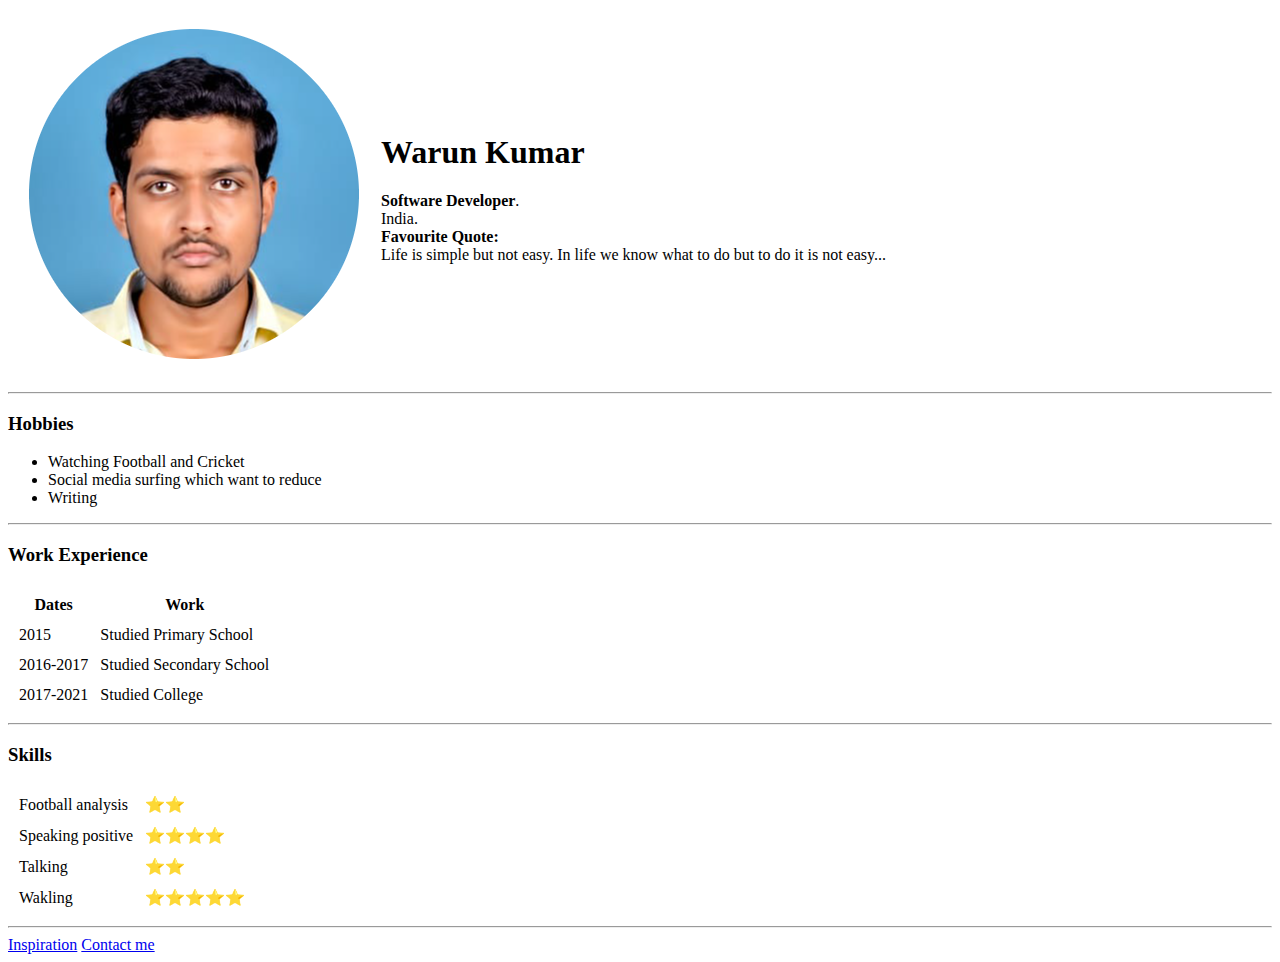
==== index.html @ 8d2fc67a "Add initial CV files" ====
<!DOCTYPE html>
<html lang="en" dir="ltr">

<head>
  <meta charset="utf-8">
  <title>Warun's Site</title>
</head>

<body>
  <table cellspacing='20'>
    <tr>
      <td>
        <img src="warun-modified.png" alt="Photo personal" />
      </td>
      <td>
        <h1>Warun Kumar</h1>
        <p>
          <strong>Software Developer</strong>.<br />
             India.
          <br />
          <a><strong>Favourite Quote:</strong></a><br />
          Life is simple but not easy. In life we know what to do but to do it is not easy...
        </p>
      </td>
    </tr>
  </table>


  <hr>
  <h3>Hobbies</h3>
  <ul>
    <li>Watching Football and Cricket</li>
    <li>Social media surfing which want to reduce</li>
    <li>Writing</li>
  </ul>
  <hr >
  <h3>Work Experience</h3>
  <table cellspacing='10'>
    <thead <tr>
      <th>Dates</th>
      <th>Work</th>
      </tr>
    </thead>
    <tbody>
      <tr>
        <td>2015</td>
        <td>Studied Primary School
        </td>
      </tr>
      <tr>
        <td>2016-2017</td>
        <td>Studied Secondary School</td>
      </tr>
      <tr>
        <td>2017-2021</td>
        <td>Studied College</td>
      </tr>
    </tbody>


  </table>
  <hr/>
  <h3>Skills</h3>

  <table cellspacing='10'>
    <tr>
      <td>Football analysis </td>
      <td>⭐⭐ </td>
    </tr>
    <tr>
      <td>Speaking positive</td>
      <td> ⭐⭐⭐⭐</td>
    </tr>
    <tr>
      <td>Talking</td>
      <td> ⭐⭐</td>
    </tr>
    <tr>
      <td>Wakling</td>
      <td> ⭐⭐⭐⭐⭐</td>
    </tr>
  </table>
  <hr />

  <a href="inspiration.html">Inspiration</a>
  <a href="contact.html">Contact me</a>
</body>

</html>
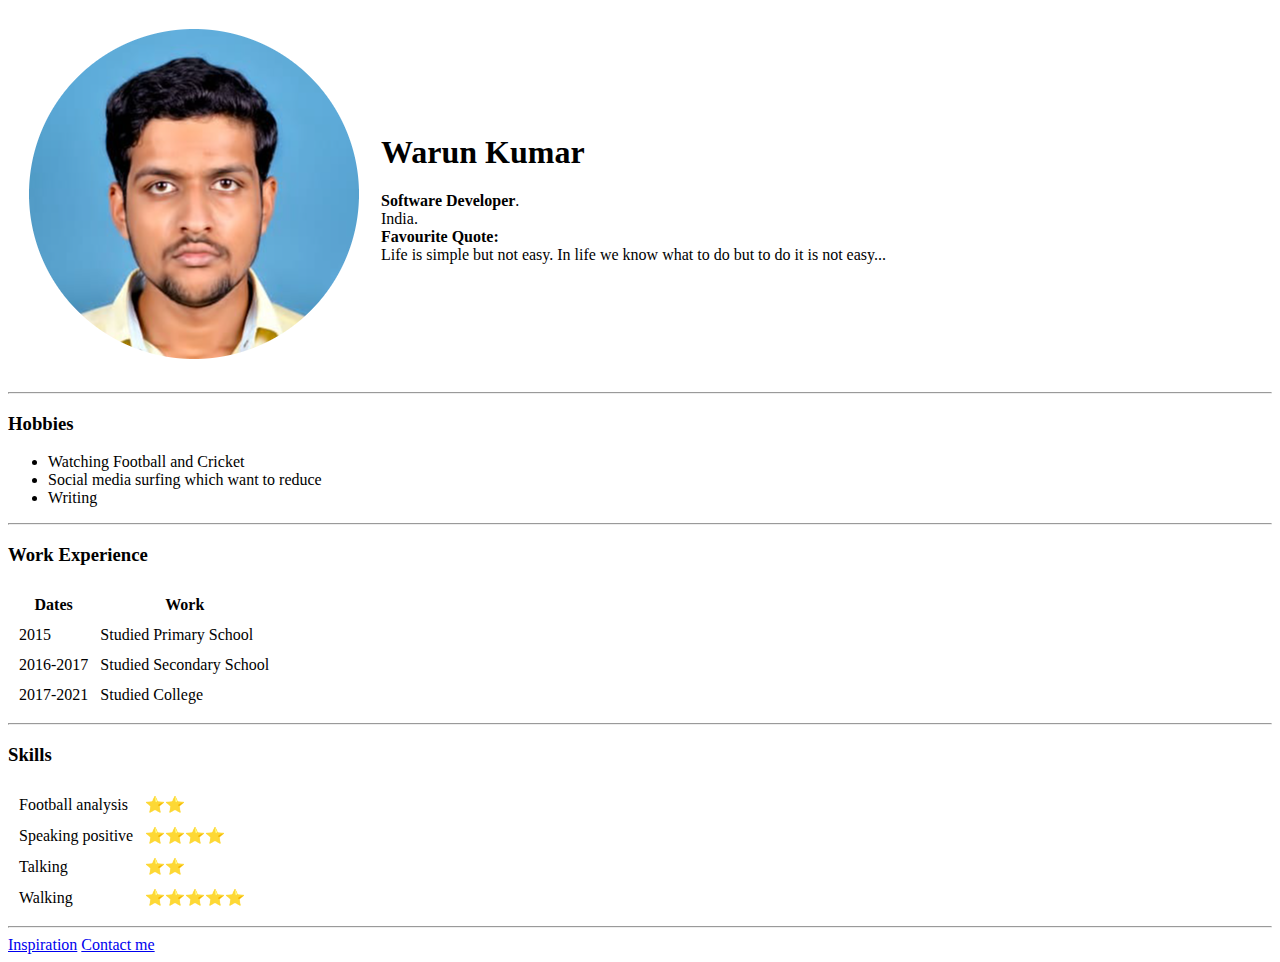
==== commit eb1c8492: "update walking correctly" ====
--- a/index.html
+++ b/index.html
@@ -76,7 +76,7 @@
       <td> ⭐⭐</td>
     </tr>
     <tr>
-      <td>Wakling</td>
+      <td>Walking</td>
       <td> ⭐⭐⭐⭐⭐</td>
     </tr>
   </table>
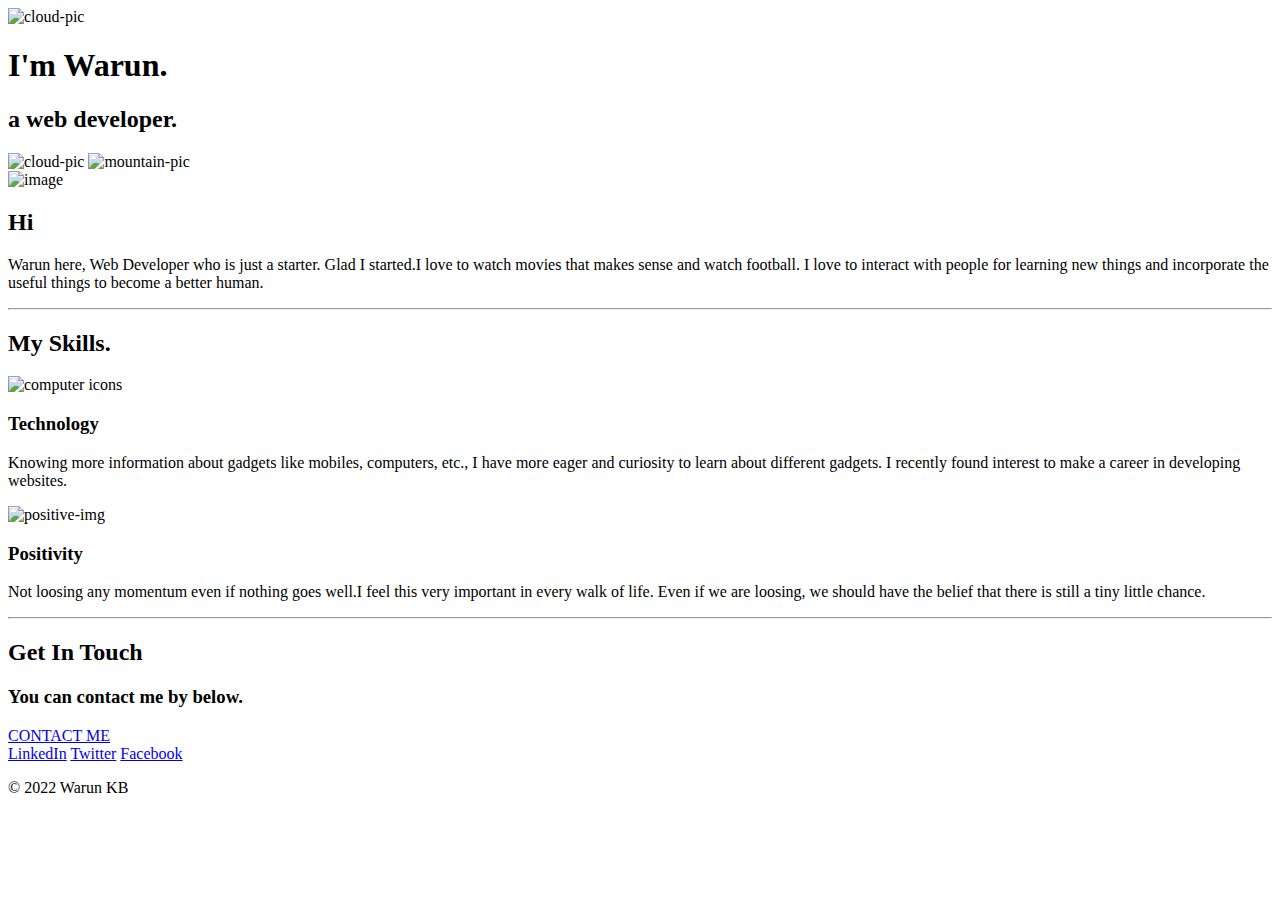
==== commit e823d47d: "Add files via upload" ====
--- a/index.html
+++ b/index.html
@@ -1,89 +1,59 @@
 <!DOCTYPE html>
 <html lang="en" dir="ltr">
-
-<head>
-  <meta charset="utf-8">
-  <title>Warun's Site</title>
-</head>
-
-<body>
-  <table cellspacing='20'>
-    <tr>
-      <td>
-        <img src="warun-modified.png" alt="Photo personal" />
-      </td>
-      <td>
-        <h1>Warun Kumar</h1>
-        <p>
-          <strong>Software Developer</strong>.<br />
-             India.
-          <br />
-          <a><strong>Favourite Quote:</strong></a><br />
-          Life is simple but not easy. In life we know what to do but to do it is not easy...
-        </p>
-      </td>
-    </tr>
-  </table>
+  <head>
+    <meta charset="utf-8">
+    <title>Stranger unites</title>
+    <link rel="stylesheet" href="css/styles.css">
+    <link rel="icon" href="favicon.ico">
+    <link rel="preconnect" href="https://fonts.googleapis.com">
+    <link rel="preconnect" href="https://fonts.gstatic.com" crossorigin>
+    <link href="https://fonts.googleapis.com/css2?family=Merriweather&family=Montserrat&family=Sacramento&display=swap" rel="stylesheet">
+  </head>
+  <body>
+    <div class="top-container">
+      <img class="top-cloud" src="images/cloud.png" alt="cloud-pic">
+      <h1>I'm Warun.</h1>
+      <h2>a web developer.</h2>
+      <img class="bottom-cloud" src="images/cloud.png" alt="cloud-pic">
+      <img src="images/mountain.png" alt="mountain-pic">
+    </div>
+    <div class="middle-container">
+      <div class="profile">
+        <img src="images/warun-modified.png" alt="image">
+        <h2 class="welcome-msg">Hi</h2>
+        <p class="profile-class">Warun here, Web Developer who is just a starter. Glad I started.I love to watch movies that makes sense and watch football. I love to interact with people for learning new things and incorporate the useful things to become a better human.</p>
+      </div>
+      <hr>
+      <div class="skills">
+        <h2>My Skills.</h2>
+        <div class="skill-row">
+          <img class="tech-img" src="images/project-management.png" alt="computer icons">
+          <h3>Technology</h3>
+          <p>Knowing more information about gadgets like mobiles, computers, etc., I have more eager and curiosity to learn about different gadgets. I recently found interest to make a career in developing websites.</p>
+        </div>
+        <div class="skill-row">
+          <img class="positive-img" src="images/positive-thinking.png" alt="positive-img">
+          <h3>Positivity</h3>
+          <p>Not loosing any momentum even if nothing goes well.I feel this very important in every walk of life. Even if we are loosing, we should have the belief that there is still a tiny little chance.</p>
+        </div>
+      </div>
+      <hr>
+      <div class="contact-me">
+        <h2>Get In Touch</h2>
+        <h3>You can contact me by below.</h3>
+        <a class="btn" href="kameronjames1989@gmail.com">CONTACT ME</a>
+      </div>
+    </div>
 
 
-  <hr>
-  <h3>Hobbies</h3>
-  <ul>
-    <li>Watching Football and Cricket</li>
-    <li>Social media surfing which want to reduce</li>
-    <li>Writing</li>
-  </ul>
-  <hr >
-  <h3>Work Experience</h3>
-  <table cellspacing='10'>
-    <thead <tr>
-      <th>Dates</th>
-      <th>Work</th>
-      </tr>
-    </thead>
-    <tbody>
-      <tr>
-        <td>2015</td>
-        <td>Studied Primary School
-        </td>
-      </tr>
-      <tr>
-        <td>2016-2017</td>
-        <td>Studied Secondary School</td>
-      </tr>
-      <tr>
-        <td>2017-2021</td>
-        <td>Studied College</td>
-      </tr>
-    </tbody>
+    <div class="bottom-container">
+      <a class="footer-link" href="https://www.linkedin.com/">LinkedIn</a>
+      <a class="footer-link" href="https://twitter.com/">Twitter</a>
+      <a class="footer-link" href="https://facebook.com/">Facebook</a>
+      <p class="copyright">© 2022 Warun KB</p>
+    </div>
 
 
-  </table>
-  <hr/>
-  <h3>Skills</h3>
 
-  <table cellspacing='10'>
-    <tr>
-      <td>Football analysis </td>
-      <td>⭐⭐ </td>
-    </tr>
-    <tr>
-      <td>Speaking positive</td>
-      <td> ⭐⭐⭐⭐</td>
-    </tr>
-    <tr>
-      <td>Talking</td>
-      <td> ⭐⭐</td>
-    </tr>
-    <tr>
-      <td>Walking</td>
-      <td> ⭐⭐⭐⭐⭐</td>
-    </tr>
-  </table>
-  <hr />
-
-  <a href="inspiration.html">Inspiration</a>
-  <a href="contact.html">Contact me</a>
-</body>
-
+  </body>
 </html>
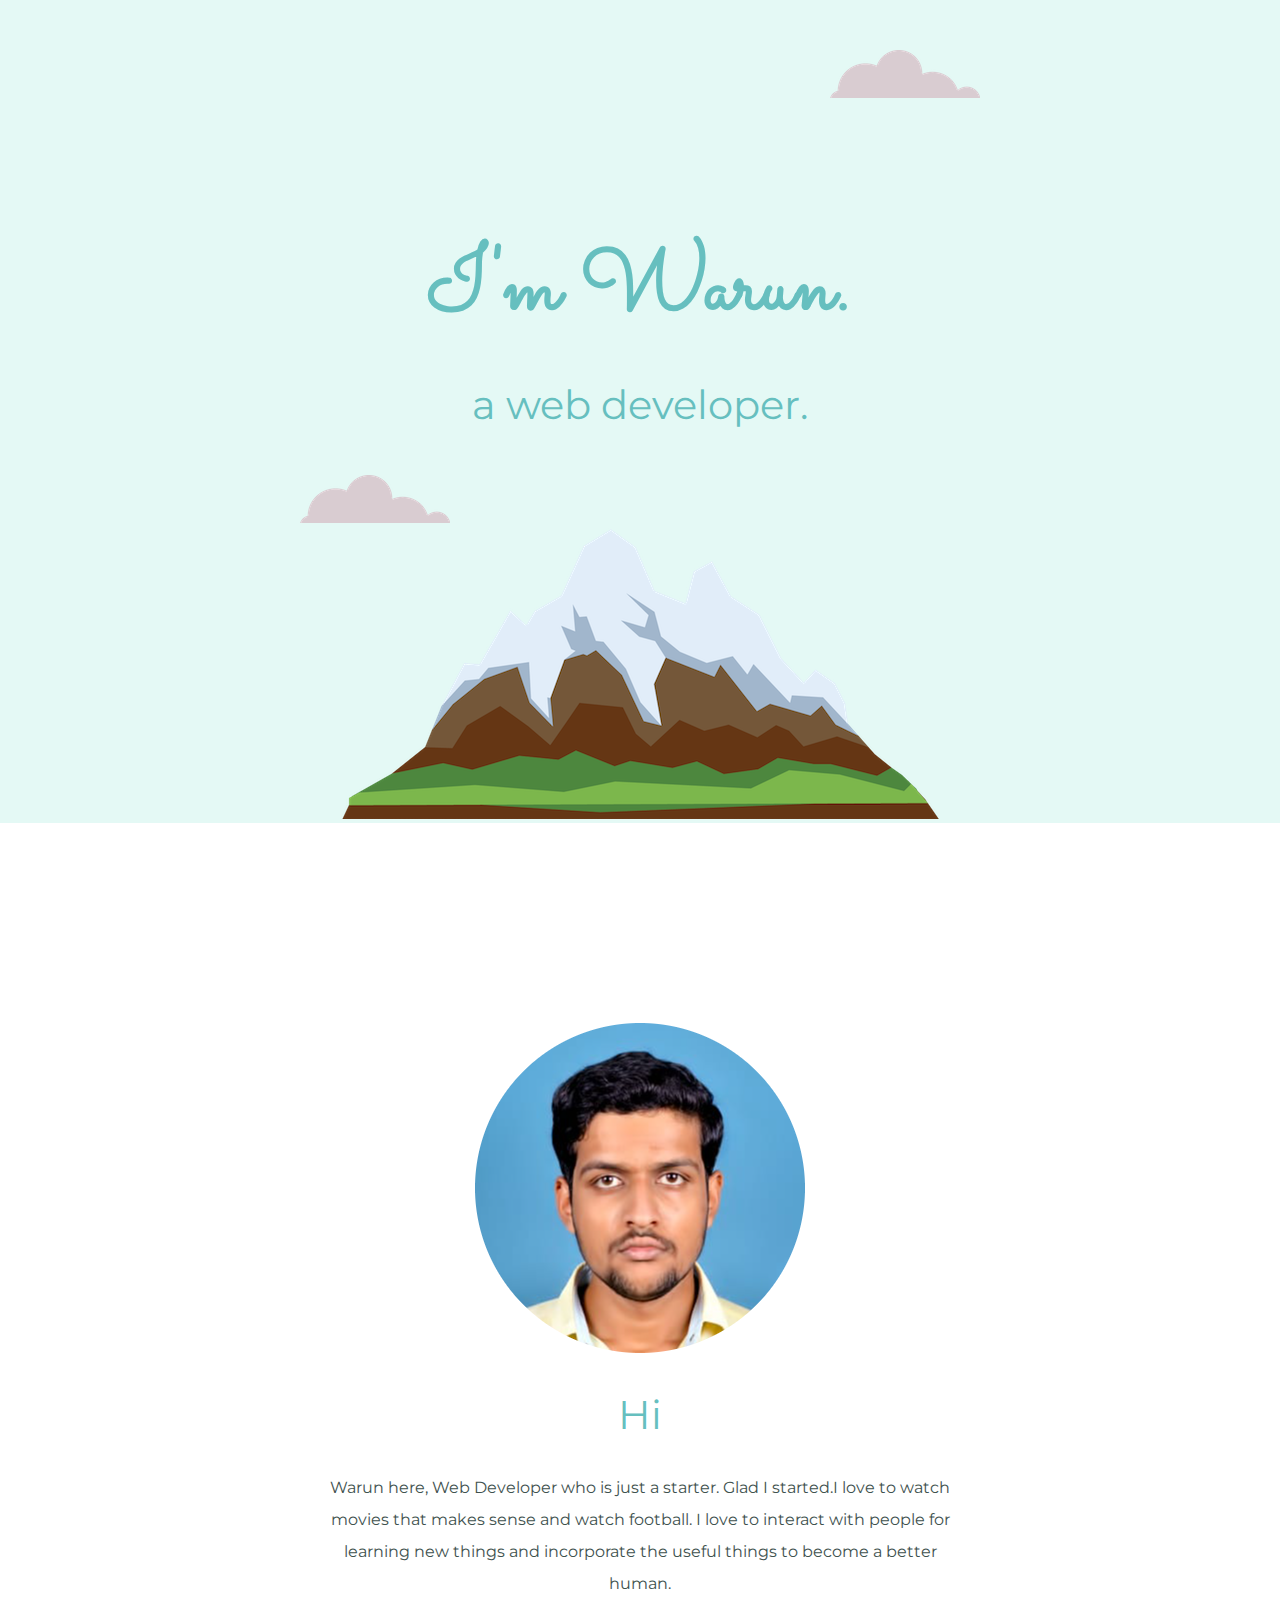
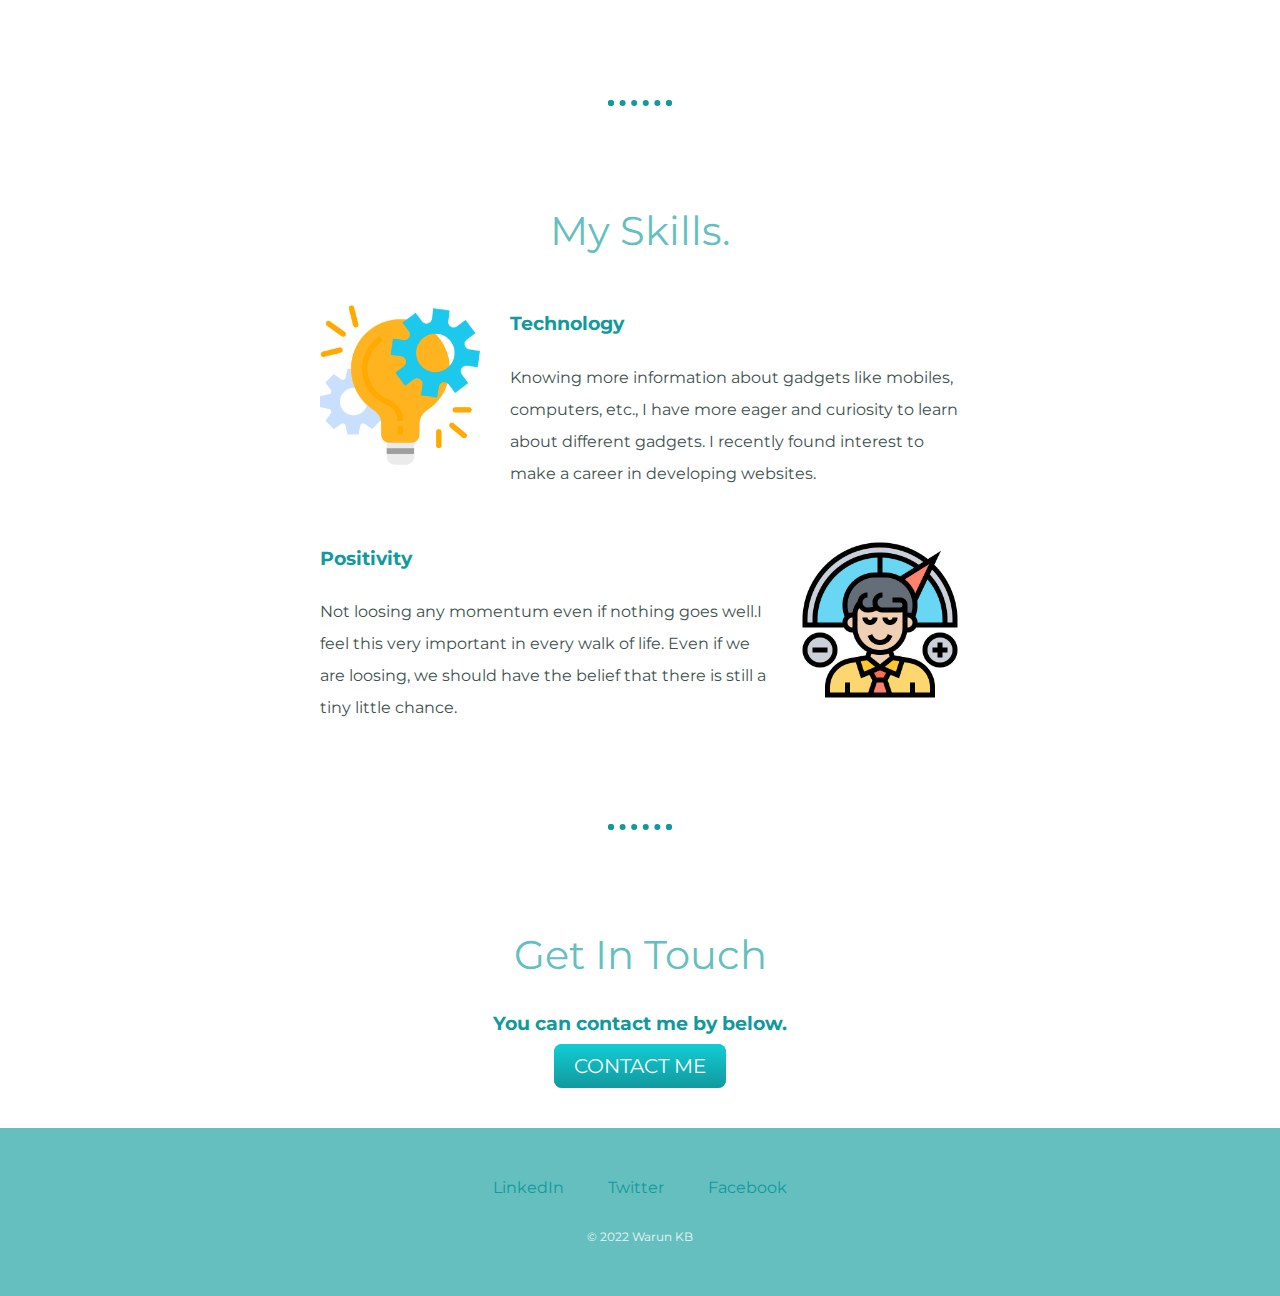
==== commit c60de2f9: "Update index.html" ====
--- a/index.html
+++ b/index.html
@@ -3,7 +3,7 @@
   <head>
     <meta charset="utf-8">
     <title>Stranger unites</title>
-    <link rel="stylesheet" href="css/styles.css">
+    <link rel="stylesheet" href="styles.css">
     <link rel="icon" href="favicon.ico">
     <link rel="preconnect" href="https://fonts.googleapis.com">
     <link rel="preconnect" href="https://fonts.gstatic.com" crossorigin>
--- a/styles.css
+++ b/styles.css
@@ -0,0 +1,135 @@
+
+body{
+    text-align: center;
+    margin : 0;
+    font-family: 'Montserrat', sans-serif;
+    font-size: 16px;
+    color: #40514E;
+}
+div{
+  padding-top: 100px;
+}
+.profile-class{
+  width : 50%;
+  text-align: center;
+  margin : auto ;
+  line-height: 2;
+}
+.welcome-msg{
+  margin-top: 33px;
+}
+h1{
+
+    font-size: 5.625rem;
+    text-align: center;
+    margin-top: 100px;
+    margin-bottom:0;
+    font-family: 'Sacramento', cursive;
+    color: #66BFBF;
+    line-height: 2;
+}
+h2{
+  margin-top: 0;
+  font-family: 'Montserrat', sans-serif;
+  font-size : 2.5rem;
+  color: #66BFBF;
+  font-weight: normal;
+}
+.top-container{
+  background-color: #E4F9F5;
+  position: relative;
+  padding-top: 100px;
+}
+.skill-row{
+  width:50%;
+  margin : 50px auto 50px auto;
+  text-align: left;
+  line-height: 2;
+  padding:0;
+}
+.tech-img{
+  width:25%;
+  float:left;
+  margin-right: 30px;
+}
+.positive-img{
+  width:25%;
+  float:right;
+  margin-left: 30px;
+}
+.skills{
+  padding:0;
+}
+.middle-container{
+
+}
+.bottom-container{
+background-color: #66BFBF;
+padding: 50px 0 20px;
+}
+.contact-me{
+  padding:0 50px 50px 50px;
+}
+.top-cloud{
+  position: absolute;
+  right:300px;
+  top:50px;
+}
+.bottom-cloud{
+  position: absolute;
+  left:300px;
+  bottom:300px;
+}
+h3{
+  color:#11999E;
+}
+hr {
+  border: dotted #11999E 6px;
+  border-bottom: none;
+  width: 4%;
+  margin: 100px auto;
+}
+
+a{
+  color: #11999E;
+  font-family: 'Montserrat', sans-serif;
+  margin: 10px 20px;
+  text-decoration: none;
+
+}
+
+a:hover{
+  color : #EAF6F6
+}
+
+.copyright{
+  color:#EAF6F6;
+  font-size: 0.75rem;
+  padding: 20px 0;
+}
+.btn {
+  background: #11cdd4;
+  background-image: -webkit-linear-gradient(top, #11cdd4, #11999e);
+  background-image: -moz-linear-gradient(top, #11cdd4, #11999e);
+  background-image: -ms-linear-gradient(top, #11cdd4, #11999e);
+  background-image: -o-linear-gradient(top, #11cdd4, #11999e);
+  background-image: linear-gradient(to bottom, #11cdd4, #11999e);
+  -webkit-border-radius: 8;
+  -moz-border-radius: 8;
+  border-radius: 8px;
+  font-family: 'Montserrat', sans-serif;
+  color: #ffffff;
+  font-size: 20px;
+  padding: 10px 20px 10px 20px;
+  text-decoration: none;
+}
+
+.btn:hover {
+  background: #30e3cb;
+  background-image: -webkit-linear-gradient(top, #30e3cb, #2bc4ad);
+  background-image: -moz-linear-gradient(top, #30e3cb, #2bc4ad);
+  background-image: -ms-linear-gradient(top, #30e3cb, #2bc4ad);
+  background-image: -o-linear-gradient(top, #30e3cb, #2bc4ad);
+  background-image: linear-gradient(to bottom, #30e3cb, #2bc4ad);
+  text-decoration: none;
+}
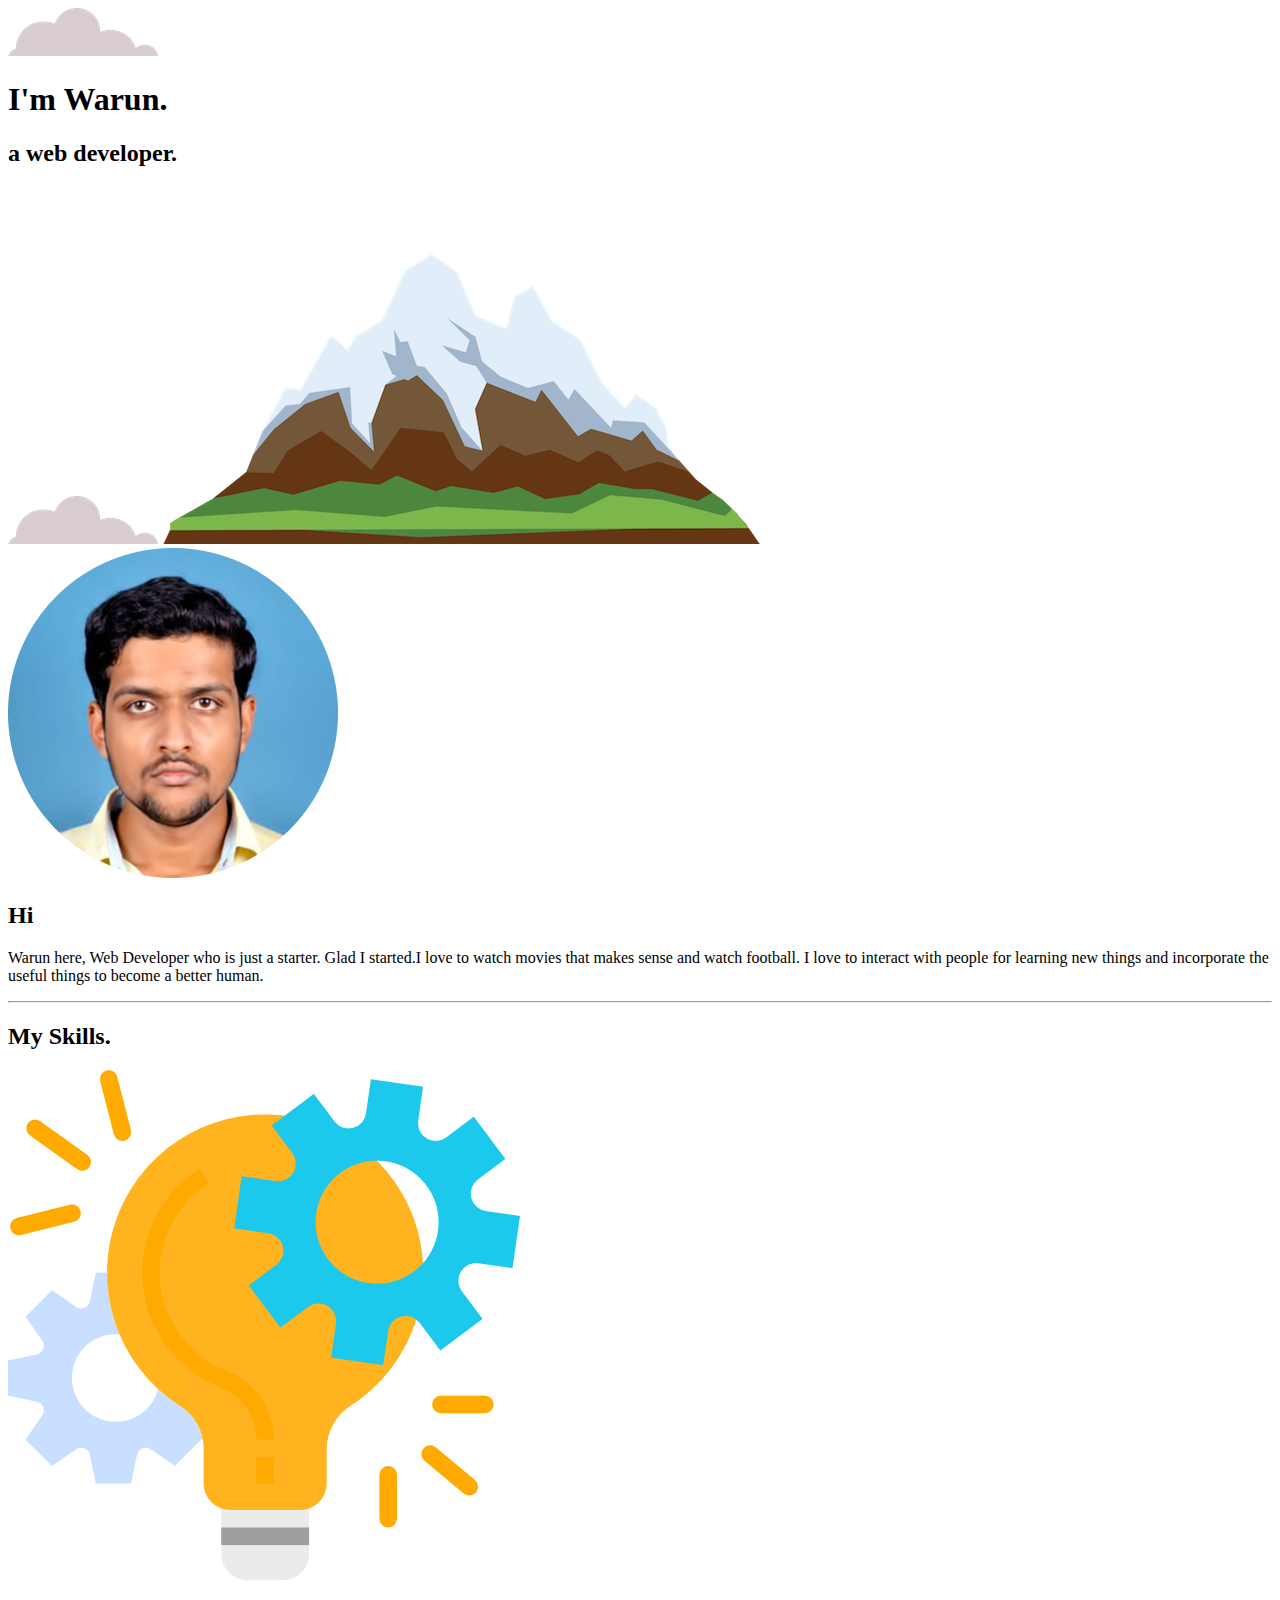
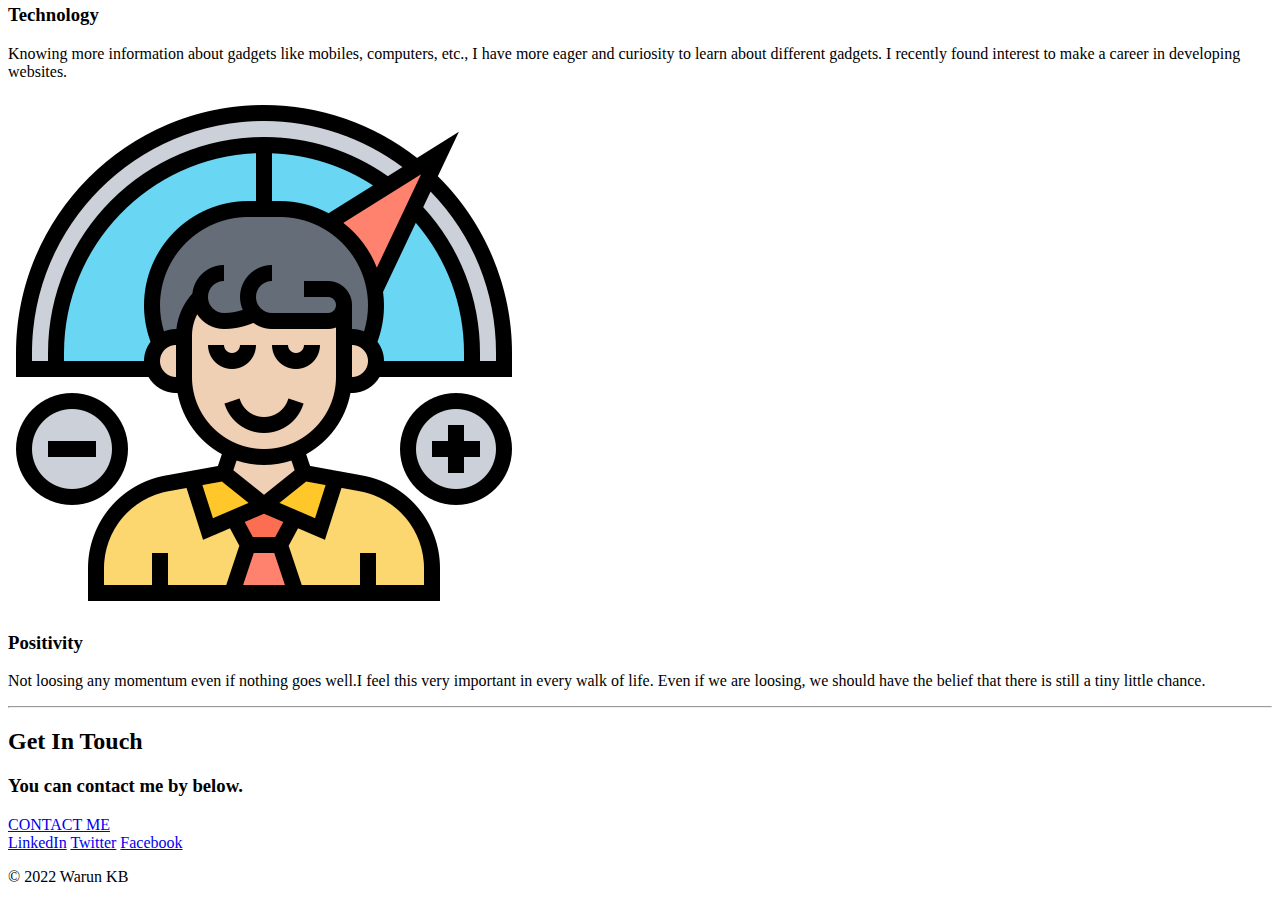
==== commit 53d8badb: "Update index.html" ====
--- a/index.html
+++ b/index.html
@@ -3,7 +3,7 @@
   <head>
     <meta charset="utf-8">
     <title>Stranger unites</title>
-    <link rel="stylesheet" href="styles.css">
+    <link rel="stylesheet" href="css/styles.css">
     <link rel="icon" href="favicon.ico">
     <link rel="preconnect" href="https://fonts.googleapis.com">
     <link rel="preconnect" href="https://fonts.gstatic.com" crossorigin>
